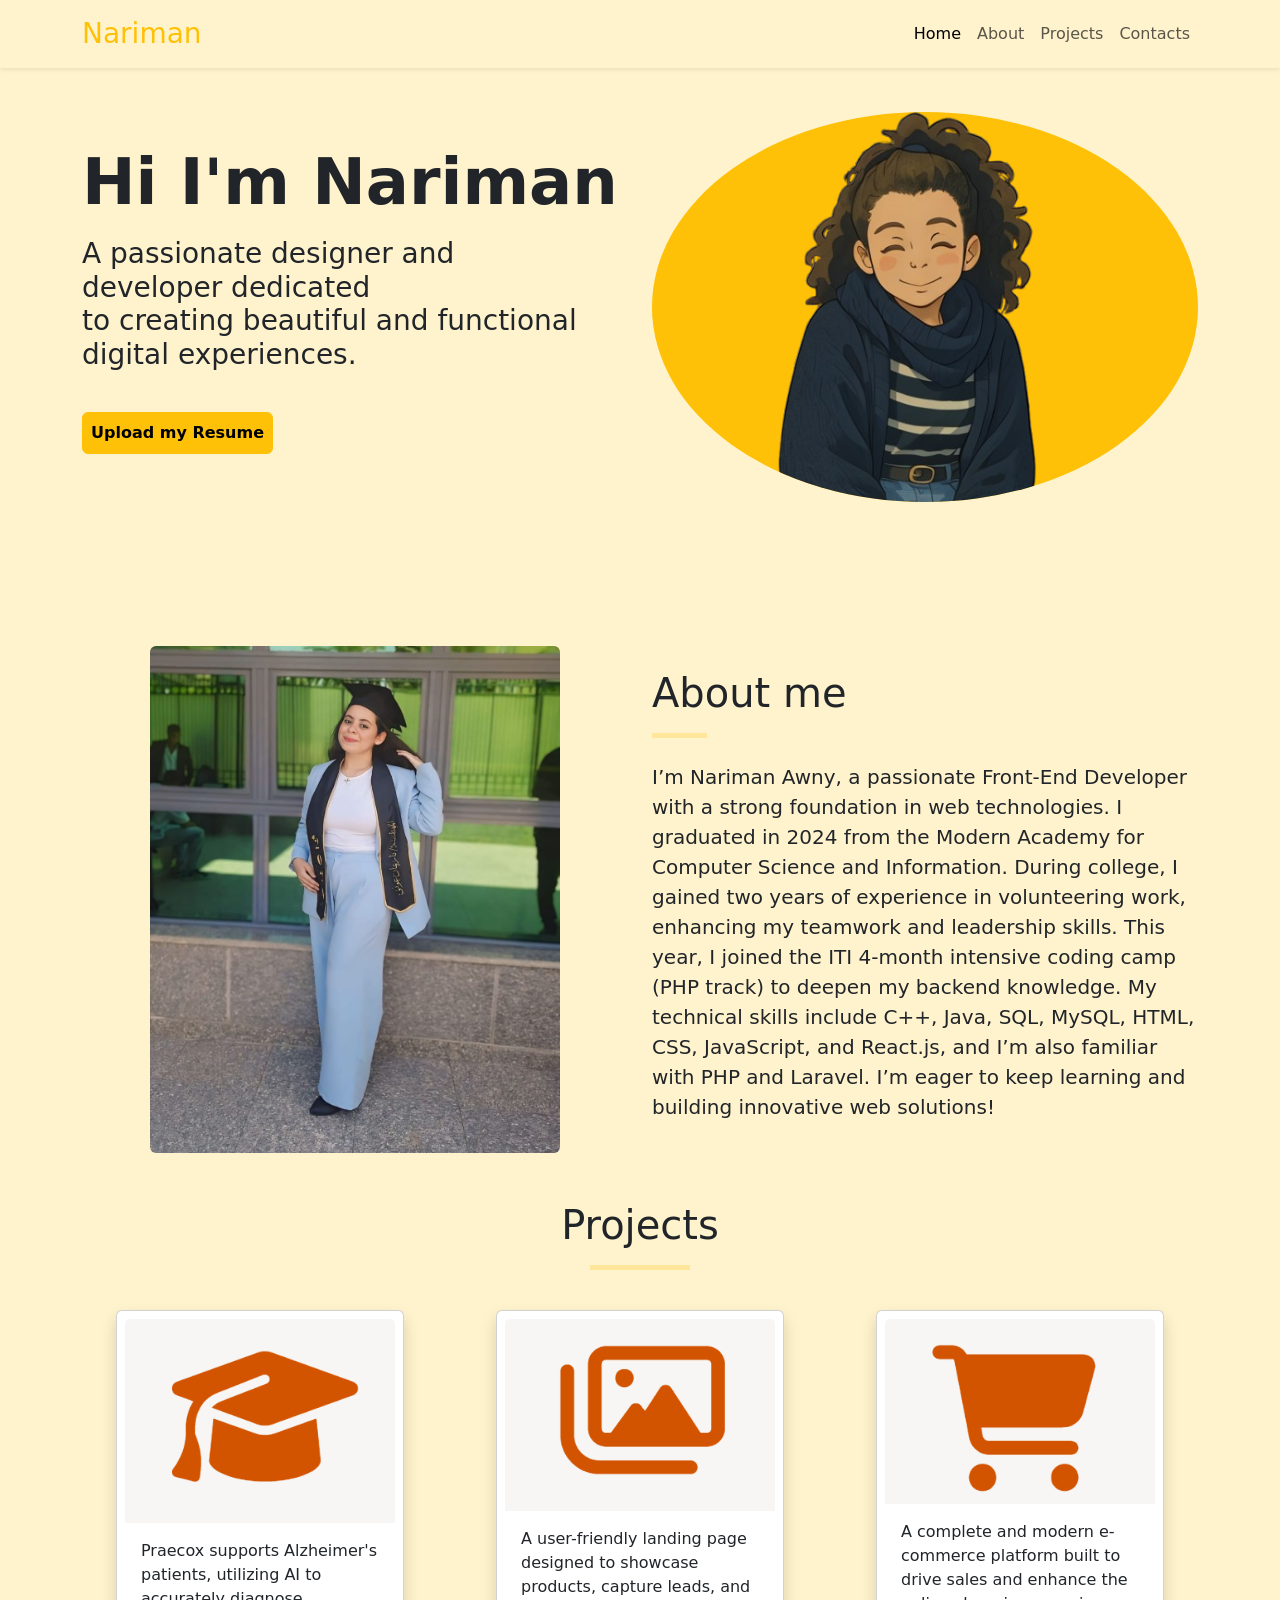
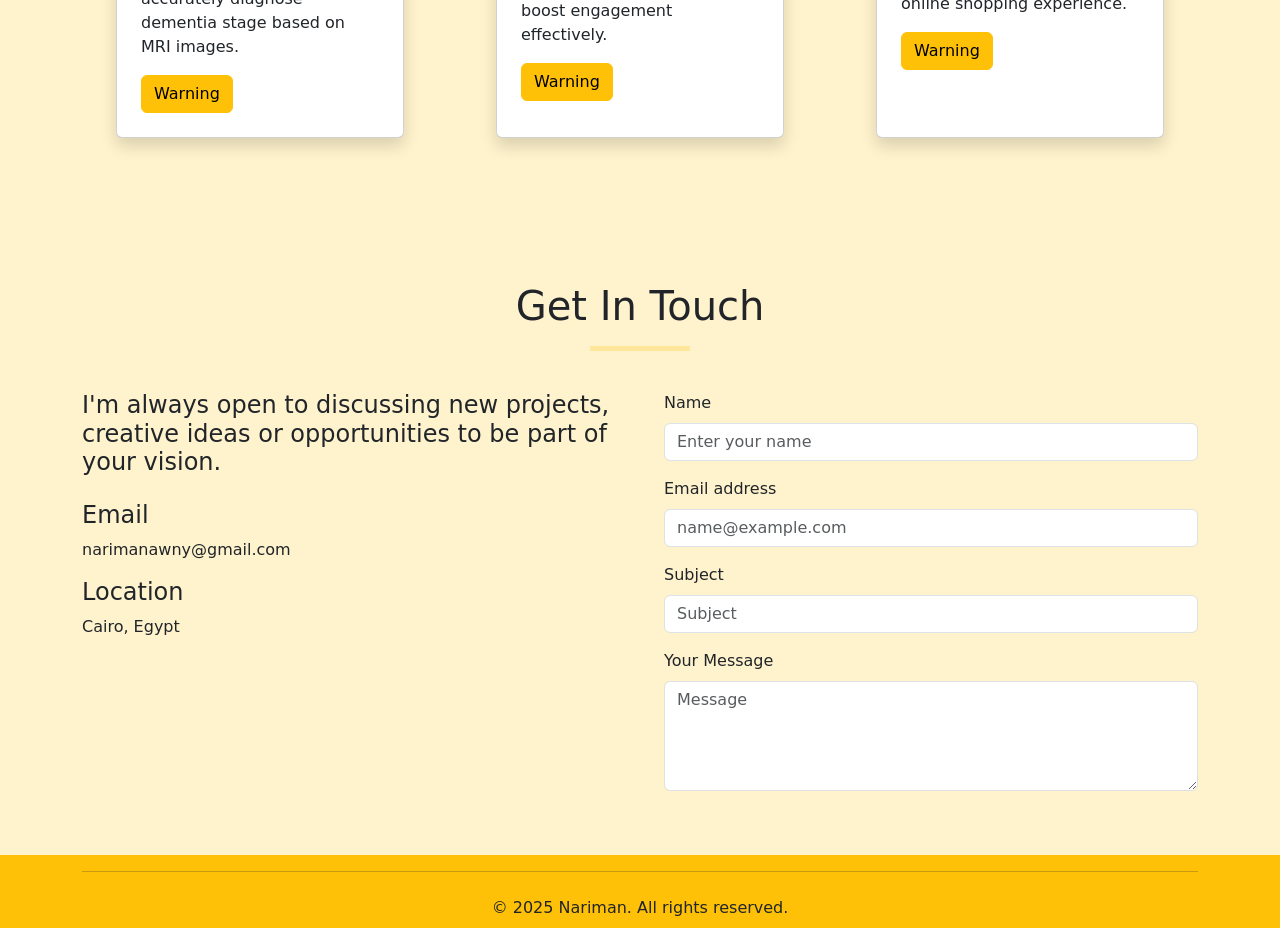
==== index.html @ 0f41f6cb "Add files via upload" ====
<!doctype html>
<html lang="en">
  <head>
    <meta charset="utf-8">
    <meta name="viewport" content="width=device-width, initial-scale=1">
    <title>Bootstrap demo</title>
    <link href="https://cdn.jsdelivr.net/npm/bootstrap@5.3.6/dist/css/bootstrap.min.css" rel="stylesheet" integrity="sha384-4Q6Gf2aSP4eDXB8Miphtr37CMZZQ5oXLH2yaXMJ2w8e2ZtHTl7GptT4jmndRuHDT" crossorigin="anonymous">
    <link rel="stylesheet" href="master.css">
  </head>
  <body class="bg-warning-subtle">
    <!-- Start Nav -->
    <nav class="navbar navbar-expand-lg shadow-sm bg-warning-subtle fixed-top">
        <div class="container-fluid container">
          <a class="navbar-brand fs-3 text-warning" href="#">Nariman</a>
          <button class="navbar-toggler" type="button" data-bs-toggle="collapse" data-bs-target="#navbarNav" aria-controls="navbarNav" aria-expanded="false" aria-label="Toggle navigation">
            <span class="navbar-toggler-icon"></span>
          </button>
          <div class="collapse navbar-collapse " id="navbarNav">
            <ul class="navbar-nav ms-auto">
              <li class="nav-item">
                <a class="nav-link active" aria-current="page" href="index.html">Home</a>
              </li>
              <li class="nav-item">
                <a class="nav-link" href="#about">About</a>
              </li>
              <li class="nav-item">
                <a class="nav-link" href="#projects">Projects</a>
              </li>
              <li class="nav-item">
                <a class="nav-link" href="#contacts" >Contacts</a>
              </li>
            </ul>
          </div>
        </div>
      </nav>
<!-- Start Header -->
    <header class="pb-5 pt-5">
        <div class="container mt-5 ">
        <div class="row align-items-center ">
            <div class="col-lg-6 col-md-6 mb-4 mb-md-0">
                <div class="content">
                    <h1 class="display-3 fw-bold ">Hi I'm Nariman</h1>
                    <p class="h3 mt-3 mb-3 me-5 fw-normal">A passionate designer and developer dedicated
                        <br> to creating beautiful and functional digital experiences.
                    </p>
                    <button type="button" class="btn btn-warning mt-4 p-2 fw-semibold">Upload my Resume</button>
                </div>
            </div>
            <div class="col-lg-6 col-md-6 mt-3">
                <div class="landing-image text-center text-md-end">
                  <img src="img/landing.png" class="img-fluid bg-warning border-5 border-warning rounded-circle" alt="Landing image">
            </div>
        </div>
        </div>
    </header>
<!-- Start About  -->
<section id="about" class="about pt-5 mt-5">
  <div class="container">
    <div class="row align-items-center">
      <div class="col-12 col-md-6 mb-4 mb-md-0">
        <div class="about-img text-center">
          <img class="img-fluid w-75 rounded-2" src="img/about-me.jpg" alt="About image not found">
        </div>
      </div>
      <div class="col-12 col-md-6">
        <div class="about-content">
          <h1>About me</h1>
          <hr class="hr-header">
          <p class="h5 lh-base mt-4 fw-normal">
            I’m Nariman Awny, a passionate Front-End Developer with a strong foundation in web technologies.
            I graduated in 2024 from the Modern Academy for Computer Science and Information. During college, I gained two
            years of experience in volunteering work, enhancing my teamwork and leadership skills. This year, I joined the ITI
            4-month intensive coding camp (PHP track) to deepen my backend knowledge. My technical skills include C++, Java, SQL,
            MySQL, HTML, CSS, JavaScript, and React.js, and I’m also familiar with PHP and Laravel. I’m eager to keep learning and
            building innovative web solutions!
          </p>
        </div>
      </div>
    </div>
  </div>
</section>
 <!-- Start Projects -->
 <section id="projects" class="projects py-5">
  <div class="container">
    <div class="row">
      <div class="col-12 text-center mb-4">
        <h1>Projects</h1>
        <hr class="me-auto ms-auto hr-header mb-3" style="width: 100px;">
      </div>
    </div>
    <div class="row justify-content-center g-4">
      <div class="col-12 col-sm-6 col-lg-4 d-flex justify-content-center">
        <div class="card shadow p-2" style="width: 100%; max-width: 18rem;">
          <img src="img/GR-icon.png" class="card-img-top" alt="...">
          <div class="card-body">
            <p class="card-text">Praecox supports Alzheimer's patients, utilizing AI to accurately diagnose dementia stage based on MRI images.</p>
            <button type="button" class="btn btn-warning">Warning</button>
          </div>
        </div>
      </div>
      <div class="col-12 col-sm-6 col-lg-4 d-flex justify-content-center">
        <div class="card shadow p-2" style="width: 100%; max-width: 18rem;">
          <img src="img/landing-icon.png" class="card-img-top" alt="...">
          <div class="card-body">
            <p class="card-text">A user-friendly landing page designed to showcase products, capture leads, and boost engagement effectively.</p>
            <button type="button" class="btn btn-warning">Warning</button>
          </div>
        </div>
      </div>
      <div class="col-12 col-sm-6 col-lg-4 d-flex justify-content-center">
        <div class="card shadow p-2" style="width: 100%; max-width: 18rem;">
          <img src="img/E-commerce-icon.png" class="card-img-top" alt="...">
          <div class="card-body">
            <p class="card-text">A complete and modern e-commerce platform built to drive sales and enhance the online shopping experience.</p>
            <button type="button" class="btn btn-warning">Warning</button>
          </div>
        </div>
      </div>
    </div>
  </div>
</section>
  <!-- start contacts -->
  <section id="contacts" class="contacts mt-5 pt-5">
    <div class="container">
      <div class="row">
        <div class="col-12 text-center mb-4">
          <h1>Get In Touch</h1>
          <hr class="me-auto ms-auto hr-header mb-3" style="width: 100px;">
        </div>
      </div>
      <div class="row g-5 align-items-start">
        <div class="col-12 col-md-6">
          <p class="mb-4 h4">I'm always open to discussing new projects, creative ideas or opportunities to be part of your vision.</p>
          <h4>Email</h4>
          <p>narimanawny@gmail.com</p>
          <h4>Location</h4>
          <p>Cairo, Egypt</p>
        </div>
        <div class="col-12 col-md-6">
          <form>
            <div class="mb-3">
              <label for="nameInput" class="form-label">Name</label>
              <input type="text" class="form-control focus-ring focus-ring-warning" id="nameInput" placeholder="Enter your name">
            </div>
            <div class="mb-3">
              <label for="emailInput" class="form-label">Email address</label>
              <input type="email" class="form-control focus-ring focus-ring-warning" id="emailInput" placeholder="name@example.com">
            </div>
            <div class="mb-3">
              <label for="subjectInput" class="form-label">Subject</label>
              <input type="text" class="form-control focus-ring focus-ring-warning" id="subjectInput" placeholder="Subject">
            </div>
            <div class="mb-3">
              <label for="messageInput" class="form-label">Your Message</label>
              <textarea class="form-control focus-ring focus-ring-warning" id="messageInput" rows="4" placeholder="Message"></textarea>
            </div>
          </form>
        </div>
      </div>
    </div>
  </section>  
<!-- Start footer -->
 <footer class="bg-warning mt-5 pt-2 pb-2 text-center">
    <div class="container">
        <hr class="mt-2 pt-2">
        <p class="mb-0">&copy; 2025 Nariman. All rights reserved.</p>
        <div class="links ps-2">
            <!-- <a href="">li</a>
            <a href="">fs</a> -->
        </div>
    </div>
 </footer>


    <script src="https://cdn.jsdelivr.net/npm/bootstrap@5.3.6/dist/js/bootstrap.bundle.min.js" integrity="sha384-j1CDi7MgGQ12Z7Qab0qlWQ/Qqz24Gc6BM0thvEMVjHnfYGF0rmFCozFSxQBxwHKO" crossorigin="anonymous"></script>
  </body>
</html>
---- master.css ----
/* .custom-warning-bg{
   background-color: var(--bs-warning-bg-subtle);
} */

.hr-header {
    color: #ffc107 ;
    background-color: #ffc107;
    height: 5px;
    width: 10%;
}
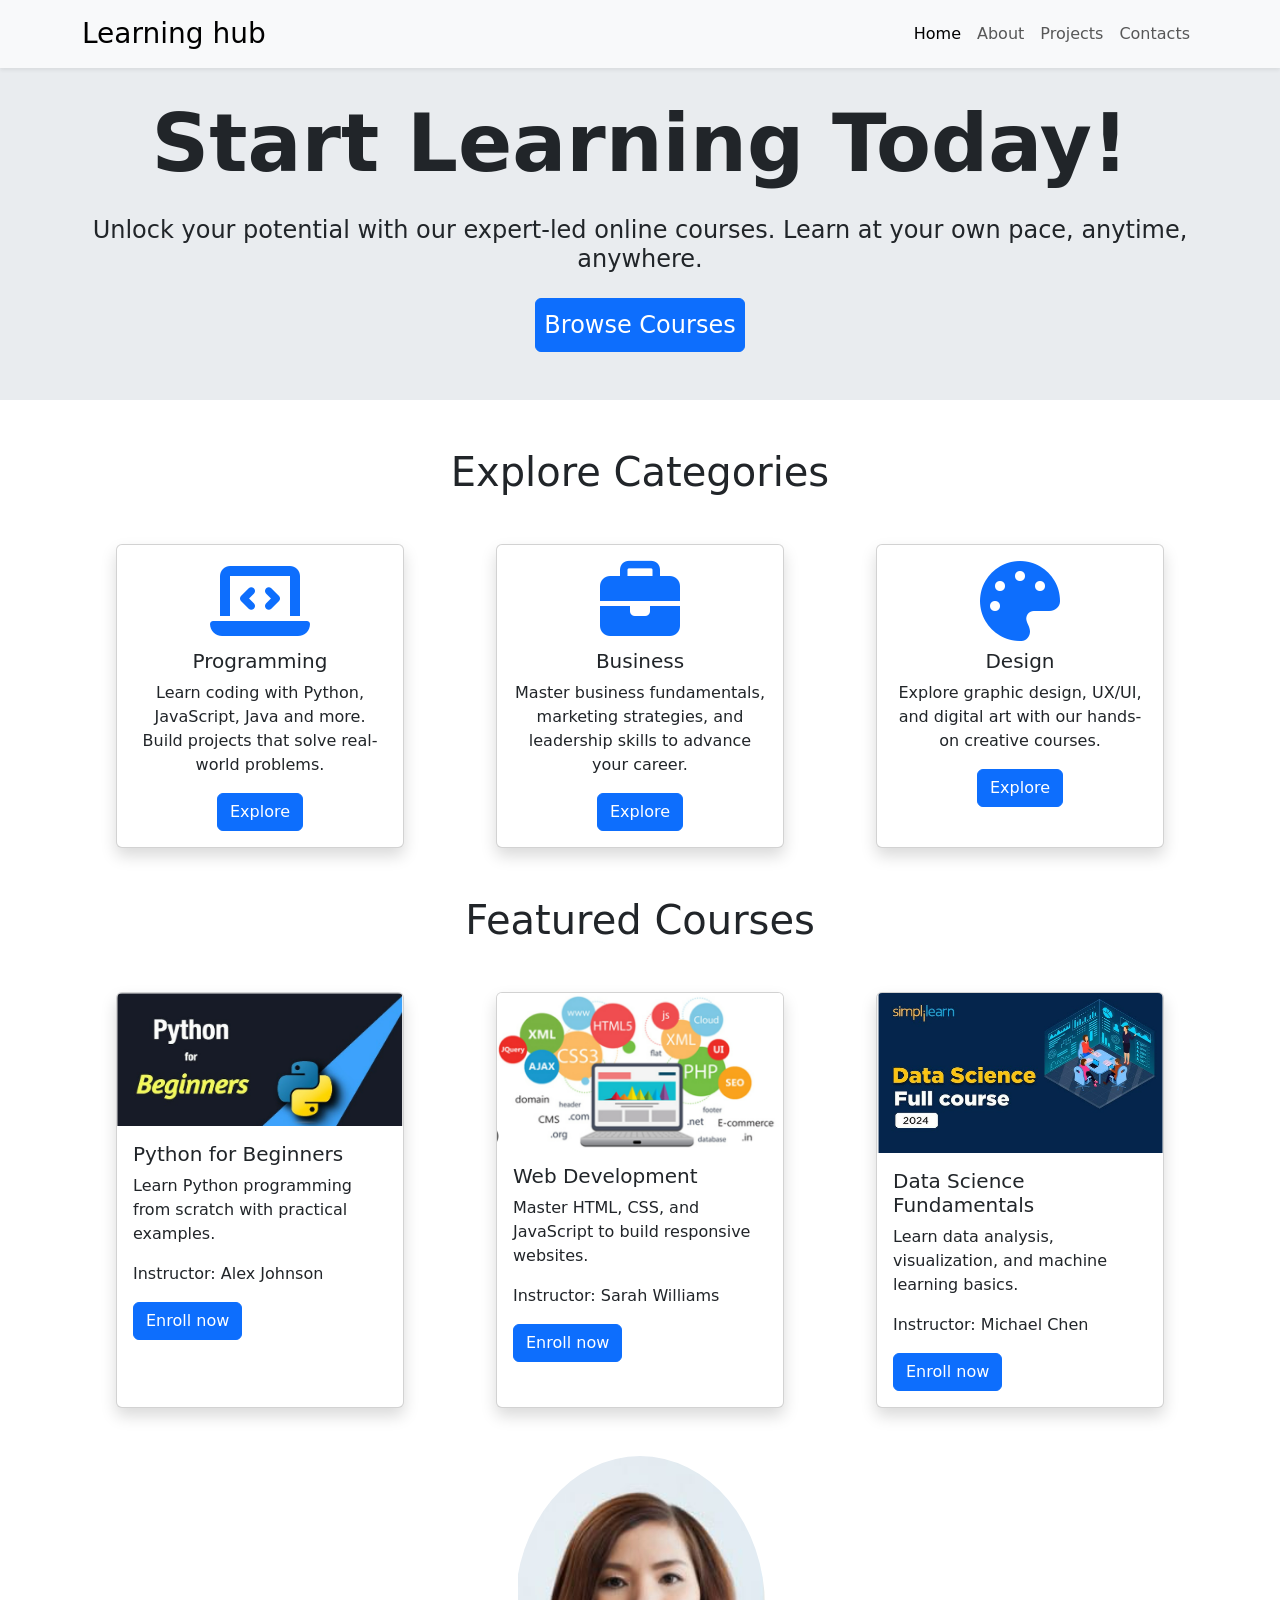
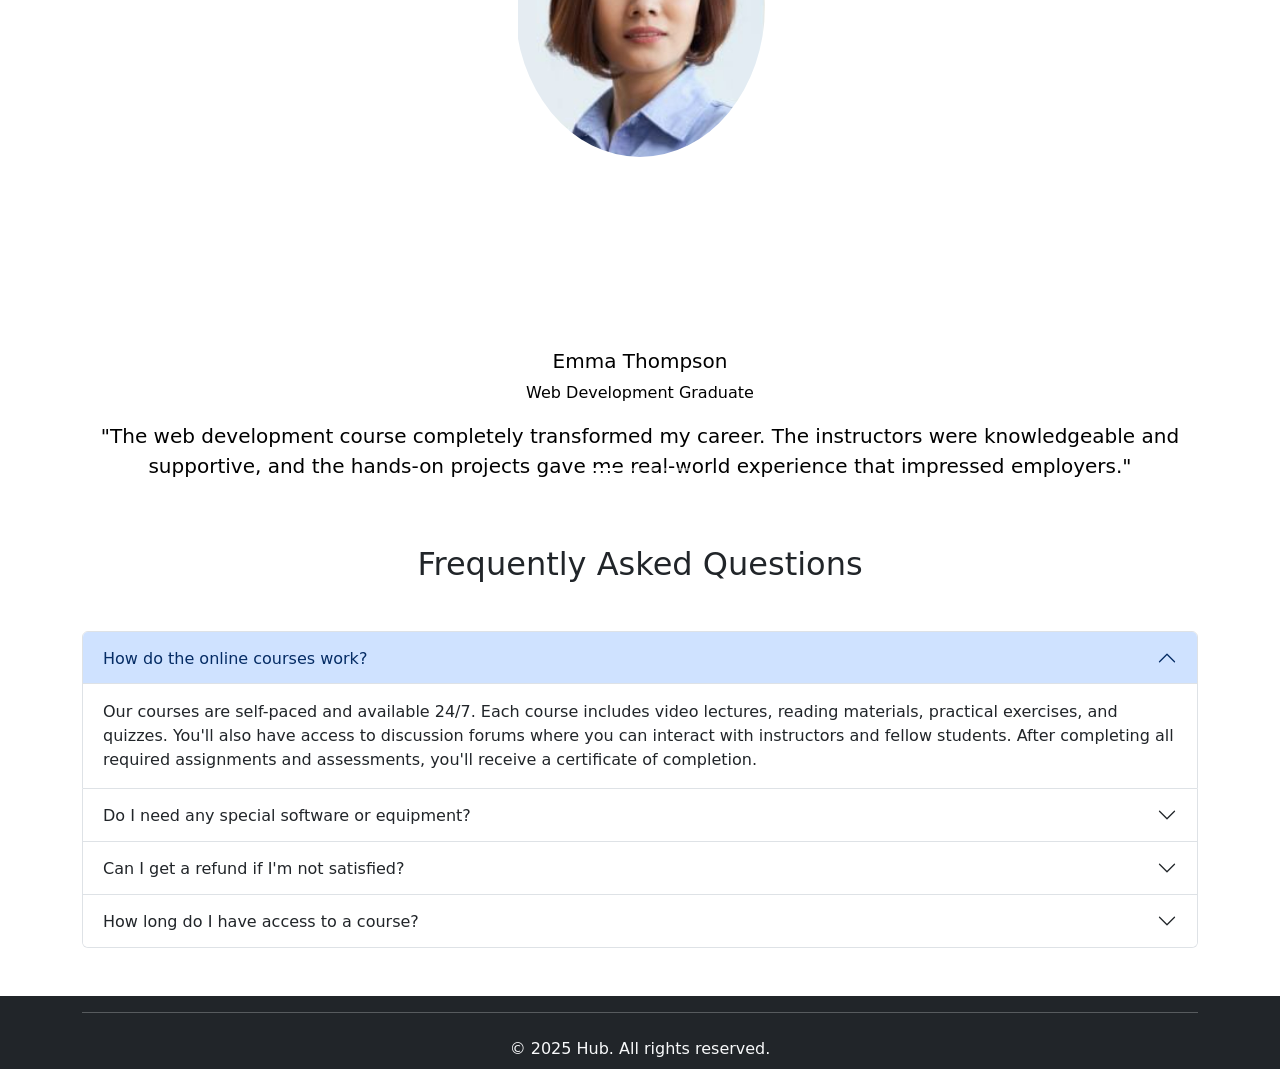
==== commit 22a507ac: "Add files via upload" ====
--- a/index.html
+++ b/index.html
@@ -5,172 +5,254 @@
     <meta name="viewport" content="width=device-width, initial-scale=1">
     <title>Bootstrap demo</title>
     <link href="https://cdn.jsdelivr.net/npm/bootstrap@5.3.6/dist/css/bootstrap.min.css" rel="stylesheet" integrity="sha384-4Q6Gf2aSP4eDXB8Miphtr37CMZZQ5oXLH2yaXMJ2w8e2ZtHTl7GptT4jmndRuHDT" crossorigin="anonymous">
-    <link rel="stylesheet" href="master.css">
+    <link rel="stylesheet" href="https://cdnjs.cloudflare.com/ajax/libs/font-awesome/6.7.2/css/all.min.css" integrity="sha512-Evv84Mr4kqVGRNSgIGL/F/aIDqQb7xQ2vcrdIwxfjThSH8CSR7PBEakCr51Ck+w+/U6swU2Im1vVX0SVk9ABhg==" crossorigin="anonymous" referrerpolicy="no-referrer" />
   </head>
-  <body class="bg-warning-subtle">
+  <body>
     <!-- Start Nav -->
-    <nav class="navbar navbar-expand-lg shadow-sm bg-warning-subtle fixed-top">
+    <nav class="navbar navbar-expand-lg shadow-sm bg-light fixed-top">
         <div class="container-fluid container">
-          <a class="navbar-brand fs-3 text-warning" href="#">Nariman</a>
+          <a class="navbar-brand fs-3" href="#">Learning hub</a>
           <button class="navbar-toggler" type="button" data-bs-toggle="collapse" data-bs-target="#navbarNav" aria-controls="navbarNav" aria-expanded="false" aria-label="Toggle navigation">
             <span class="navbar-toggler-icon"></span>
           </button>
           <div class="collapse navbar-collapse " id="navbarNav">
             <ul class="navbar-nav ms-auto">
               <li class="nav-item">
-                <a class="nav-link active" aria-current="page" href="index.html">Home</a>
-              </li>
-              <li class="nav-item">
-                <a class="nav-link" href="#about">About</a>
-              </li>
-              <li class="nav-item">
-                <a class="nav-link" href="#projects">Projects</a>
-              </li>
-              <li class="nav-item">
-                <a class="nav-link" href="#contacts" >Contacts</a>
+                <a class="nav-link active" aria-current="page" href="#">Home</a>
+              </li>
+              <li class="nav-item">
+                <a class="nav-link" href="#">About</a>
+              </li>
+              <li class="nav-item">
+                <a class="nav-link" href="#">Projects</a>
+              </li>
+              <li class="nav-item">
+                <a class="nav-link" href="#" >Contacts</a>
               </li>
             </ul>
           </div>
         </div>
-      </nav>
-<!-- Start Header -->
-    <header class="pb-5 pt-5">
-        <div class="container mt-5 ">
-        <div class="row align-items-center ">
-            <div class="col-lg-6 col-md-6 mb-4 mb-md-0">
-                <div class="content">
-                    <h1 class="display-3 fw-bold ">Hi I'm Nariman</h1>
-                    <p class="h3 mt-3 mb-3 me-5 fw-normal">A passionate designer and developer dedicated
-                        <br> to creating beautiful and functional digital experiences.
-                    </p>
-                    <button type="button" class="btn btn-warning mt-4 p-2 fw-semibold">Upload my Resume</button>
+    </nav>
+    <!-- Start header -->
+    <header class="mt-5 text-center pb-5 bg-body-secondary">
+       <div class="container">
+        <div class="content">
+            <h1 class="text-center display-1 fw-bolder mt-5 pt-5" > Start Learning Today!</h1>
+            <p class="mt-4 fw-normal h4">Unlock your potential with our expert-led online courses. Learn at your own pace, anytime, anywhere.</p>
+            <button type="button" class="btn btn-primary mt-3 p-2 fs-4">Browse Courses</button>
+       </div>
+       </div>
+    </header>
+    <!-- Start Courses Section -->
+    <section class="courses mt-5 mb-5">
+      <div class="container">
+        <h1 class="mt-3 mb-5 text-center">Explore Categories</h1>
+        <div class="row g-4 justify-content-center">
+          <div class="col-12 col-sm-6 col-lg-4 d-flex justify-content-center">
+            <div class="card text-center shadow" style="width: 18rem;">
+              <div class="card-body">
+                <i class="fa-solid fa-laptop-code display-1 text-primary mb-2"></i>
+                <h5 class="card-title">Programming</h5>
+                <p class="card-text">Learn coding with Python, JavaScript, Java and more. Build projects that solve real-world problems.</p>
+                <a href="#" class="btn btn-primary">Explore</a>
+              </div>
+            </div>
+          </div>
+          <div class="col-12 col-sm-6 col-lg-4 d-flex justify-content-center">
+            <div class="card text-center shadow" style="width: 18rem;">
+              <div class="card-body">
+                <i class="fa-solid fa-briefcase display-1 text-primary mb-2"></i>
+                <h5 class="card-title">Business</h5>
+                <p class="card-text">Master business fundamentals, marketing strategies, and leadership skills to advance your career.</p>
+                <a href="#" class="btn btn-primary">Explore</a>
+              </div>
+            </div>
+          </div>
+          <div class="col-12 col-sm-6 col-lg-4 d-flex justify-content-center">
+            <div class="card text-center shadow" style="width: 18rem;">
+              <div class="card-body">
+                <i class="fa-solid fa-palette display-1 text-primary mb-2"></i>
+                <h5 class="card-title">Design</h5>
+                <p class="card-text">Explore graphic design, UX/UI, and digital art with our hands-on creative courses.</p>
+                <a href="#" class="btn btn-primary">Explore</a>
+              </div>
+            </div>
+          </div>
+        </div>
+      </div>
+    </section>
+     <!-- Start Feature Section -->
+     <section class="feature mt-5 mb-4">
+      <div class="container">
+        <h1 class="mt-3 mb-5 text-center">Featured Courses</h1>
+        <div class="row g-4 justify-content-center">
+          <div class="col-12 col-sm-6 col-lg-4 d-flex justify-content-center">
+            <div class="card shadow" style="width: 18rem;">
+              <img src="img/python.png" class="card-img-top" alt="Python course">
+              <div class="card-body">
+                <h5 class="card-title">Python for Beginners</h5>
+                <p class="card-text">Learn Python programming from scratch with practical examples.</p>
+                <p>Instructor: Alex Johnson</p>
+                <a href="#" class="btn btn-primary">Enroll now</a>
+              </div>
+            </div>
+          </div>
+          <div class="col-12 col-sm-6 col-lg-4 d-flex justify-content-center">
+            <div class="card shadow" style="width: 18rem;">
+              <img src="img/web.png" class="card-img-top" alt="Web Development course">
+              <div class="card-body">
+                <h5 class="card-title">Web Development</h5>
+                <p class="card-text">Master HTML, CSS, and JavaScript to build responsive websites.</p>
+                <p>Instructor: Sarah Williams</p>
+                <a href="#" class="btn btn-primary">Enroll now</a>
+              </div>
+            </div>
+          </div>
+          <div class="col-12 col-sm-6 col-lg-4 d-flex justify-content-center">
+            <div class="card shadow" style="width: 18rem;">
+              <img src="img/data_science.png" class="card-img-top" alt="Data Science course">
+              <div class="card-body">
+                <h5 class="card-title">Data Science Fundamentals</h5>
+                <p class="card-text">Learn data analysis, visualization, and machine learning basics.</p>
+                <p>Instructor: Michael Chen</p>
+                <a href="#" class="btn btn-primary">Enroll now</a>
+              </div>
+            </div>
+          </div>
+        </div>
+      </div>
+    </section>
+      <!-- Start testmonial -->
+      <section class="testmonial mt-5 mb-4">
+        <div class="container">
+          <div class="row">
+            <div id="carouselExampleCaptions" class="carousel slide" data-bs-ride="carousel" data-bs-interval="3000">
+              <div class="carousel-indicators">
+                <button type="button" data-bs-target="#carouselExampleCaptions" data-bs-slide-to="0" class="active" aria-current="true" aria-label="Slide 1"></button>
+                <button type="button" data-bs-target="#carouselExampleCaptions" data-bs-slide-to="1" aria-label="Slide 2"></button>
+                <button type="button" data-bs-target="#carouselExampleCaptions" data-bs-slide-to="2" aria-label="Slide 3"></button>
+              </div>
+              <div class="carousel-inner">
+                <div class="carousel-item active">
+                  <img src="img/1.png" class="d-block rounded-5 rounded-circle me-auto ms-auto" alt="...">
+                  <div class="text-center mt-4 d-none d-md-block pt-5  mt-5 text-black">
+                    <h5 class="mt-5 pt-5">Emma Thompson</h5>
+                    <p class="text-black">Web Development Graduate</p>
+                    <p class="lead text-black">"The web development course completely transformed my career. The instructors were knowledgeable and supportive, and the hands-on projects gave me real-world experience that impressed employers."</p>
+                  </div>
                 </div>
-            </div>
-            <div class="col-lg-6 col-md-6 mt-3">
-                <div class="landing-image text-center text-md-end">
-                  <img src="img/landing.png" class="img-fluid bg-warning border-5 border-warning rounded-circle" alt="Landing image">
-            </div>
-        </div>
-        </div>
-    </header>
-<!-- Start About  -->
-<section id="about" class="about pt-5 mt-5">
-  <div class="container">
-    <div class="row align-items-center">
-      <div class="col-12 col-md-6 mb-4 mb-md-0">
-        <div class="about-img text-center">
-          <img class="img-fluid w-75 rounded-2" src="img/about-me.jpg" alt="About image not found">
-        </div>
-      </div>
-      <div class="col-12 col-md-6">
-        <div class="about-content">
-          <h1>About me</h1>
-          <hr class="hr-header">
-          <p class="h5 lh-base mt-4 fw-normal">
-            I’m Nariman Awny, a passionate Front-End Developer with a strong foundation in web technologies.
-            I graduated in 2024 from the Modern Academy for Computer Science and Information. During college, I gained two
-            years of experience in volunteering work, enhancing my teamwork and leadership skills. This year, I joined the ITI
-            4-month intensive coding camp (PHP track) to deepen my backend knowledge. My technical skills include C++, Java, SQL,
-            MySQL, HTML, CSS, JavaScript, and React.js, and I’m also familiar with PHP and Laravel. I’m eager to keep learning and
-            building innovative web solutions!
-          </p>
+                <div class="carousel-item">
+                  <img src="img/2.png" class="d-block rounded-5 rounded-circle me-auto ms-auto" alt="...">
+                  <div class="text-center mt-4 d-none d-md-block pt-5 mt-5 text-black">
+                    <h5>James Wilson</h5>
+                    <p class="text-black mb-5">Data Science Student</p>
+                    <p class="lead text-black mb-5">"I've tried other platforms, but Learning Hub offers the most comprehensive curriculum. The community support and feedback from instructors has been invaluable in my learning journey."</p>
+                  </div>
+                </div>
+                <div class="carousel-item">
+                  <img src="img/3.png" class="d-block rounded-5 rounded-circle me-auto ms-auto" alt="...">
+                  <div class="text-center mt-4 d-none d-md-block text-black">
+                    <h5>Sophia Rodriguez</h5>
+                    <p class="text-black mb-5">UX Design Graduate</p>
+                    <p class="lead text-black mb-5">"The design courses here are exceptional. I went from knowing nothing about UX to landing my dream job in just 6 months. The portfolio projects were exactly what employers wanted to see."</p>
+                  </div>
+                </div>
+              </div>
+              <button class="carousel-control-prev" type="button" data-bs-target="#carouselExampleCaptions" data-bs-slide="prev">
+                <span class="carousel-control-prev-icon" aria-hidden="true"></span>
+                <span class="visually-hidden">Previous</span>
+              </button>
+              <button class="carousel-control-next" type="button" data-bs-target="#carouselExampleCaptions" data-bs-slide="next">
+                <span class="carousel-control-next-icon" aria-hidden="true"></span>
+                <span class="visually-hidden">Next</span>
+              </button>
+            </div>            
+            </div>
+          </div>
+        </div>
+      </section>
+      <!-- Start FAQ Section -->
+      <section class="faq-section mt-5">
+    <div class="container">
+      <h2 class="text-center mb-5">Frequently Asked Questions</h2>
+      <div class="accordion" id="faqAccordion">
+        <div class="accordion-item">
+          <h3 class="accordion-header" id="headingOne">
+            <button class="accordion-button" type="button" data-bs-toggle="collapse" data-bs-target="#collapseOne"
+              aria-expanded="true" aria-controls="collapseOne">
+              How do the online courses work?
+            </button>
+          </h3>
+          <div id="collapseOne" class="accordion-collapse collapse show" aria-labelledby="headingOne"
+            data-bs-parent="#faqAccordion">
+            <div class="accordion-body">
+              Our courses are self-paced and available 24/7. Each course includes video lectures, reading materials,
+              practical exercises, and quizzes. You'll also have access to discussion forums where you can interact with
+              instructors and fellow students. After completing all required assignments and assessments, you'll receive a
+              certificate of completion.
+            </div>
+          </div>
+        </div>
+        <div class="accordion-item">
+          <h3 class="accordion-header" id="headingTwo">
+            <button class="accordion-button collapsed" type="button" data-bs-toggle="collapse"
+              data-bs-target="#collapseTwo" aria-expanded="false" aria-controls="collapseTwo">
+              Do I need any special software or equipment?
+            </button>
+          </h3>
+          <div id="collapseTwo" class="accordion-collapse collapse" aria-labelledby="headingTwo"
+            data-bs-parent="#faqAccordion">
+            <div class="accordion-body">
+              Most courses only require a computer with internet access. Specific software requirements vary by course and
+              are clearly listed in each course description. Many courses use free or open-source software, and we provide
+              setup instructions for all required tools.
+            </div>
+          </div>
+        </div>
+        <div class="accordion-item">
+          <h3 class="accordion-header" id="headingThree">
+            <button class="accordion-button collapsed" type="button" data-bs-toggle="collapse"
+              data-bs-target="#collapseThree" aria-expanded="false" aria-controls="collapseThree">
+              Can I get a refund if I'm not satisfied?
+            </button>
+          </h3>
+          <div id="collapseThree" class="accordion-collapse collapse" aria-labelledby="headingThree"
+            data-bs-parent="#faqAccordion">
+            <div class="accordion-body">
+              Yes, we offer a 30-day money-back guarantee for all our courses. If you're not completely satisfied with
+              your purchase, you can request a full refund within 30 days of enrollment with no questions asked.
+            </div>
+          </div>
+        </div>
+        <div class="accordion-item">
+          <h3 class="accordion-header" id="headingFour">
+            <button class="accordion-button collapsed" type="button" data-bs-toggle="collapse"
+              data-bs-target="#collapseFour" aria-expanded="false" aria-controls="collapseFour">
+              How long do I have access to a course?
+            </button>
+          </h3>
+          <div id="collapseFour" class="accordion-collapse collapse" aria-labelledby="headingFour"
+            data-bs-parent="#faqAccordion">
+            <div class="accordion-body">
+              Once enrolled, you have lifetime access to the course materials. You can revisit lessons, download
+              resources, and participate in discussions for as long as the course exists on our platform.
+            </div>
+          </div>
         </div>
       </div>
     </div>
-  </div>
-</section>
- <!-- Start Projects -->
- <section id="projects" class="projects py-5">
-  <div class="container">
-    <div class="row">
-      <div class="col-12 text-center mb-4">
-        <h1>Projects</h1>
-        <hr class="me-auto ms-auto hr-header mb-3" style="width: 100px;">
-      </div>
-    </div>
-    <div class="row justify-content-center g-4">
-      <div class="col-12 col-sm-6 col-lg-4 d-flex justify-content-center">
-        <div class="card shadow p-2" style="width: 100%; max-width: 18rem;">
-          <img src="img/GR-icon.png" class="card-img-top" alt="...">
-          <div class="card-body">
-            <p class="card-text">Praecox supports Alzheimer's patients, utilizing AI to accurately diagnose dementia stage based on MRI images.</p>
-            <button type="button" class="btn btn-warning">Warning</button>
-          </div>
-        </div>
-      </div>
-      <div class="col-12 col-sm-6 col-lg-4 d-flex justify-content-center">
-        <div class="card shadow p-2" style="width: 100%; max-width: 18rem;">
-          <img src="img/landing-icon.png" class="card-img-top" alt="...">
-          <div class="card-body">
-            <p class="card-text">A user-friendly landing page designed to showcase products, capture leads, and boost engagement effectively.</p>
-            <button type="button" class="btn btn-warning">Warning</button>
-          </div>
-        </div>
-      </div>
-      <div class="col-12 col-sm-6 col-lg-4 d-flex justify-content-center">
-        <div class="card shadow p-2" style="width: 100%; max-width: 18rem;">
-          <img src="img/E-commerce-icon.png" class="card-img-top" alt="...">
-          <div class="card-body">
-            <p class="card-text">A complete and modern e-commerce platform built to drive sales and enhance the online shopping experience.</p>
-            <button type="button" class="btn btn-warning">Warning</button>
-          </div>
-        </div>
-      </div>
-    </div>
-  </div>
-</section>
-  <!-- start contacts -->
-  <section id="contacts" class="contacts mt-5 pt-5">
-    <div class="container">
-      <div class="row">
-        <div class="col-12 text-center mb-4">
-          <h1>Get In Touch</h1>
-          <hr class="me-auto ms-auto hr-header mb-3" style="width: 100px;">
-        </div>
-      </div>
-      <div class="row g-5 align-items-start">
-        <div class="col-12 col-md-6">
-          <p class="mb-4 h4">I'm always open to discussing new projects, creative ideas or opportunities to be part of your vision.</p>
-          <h4>Email</h4>
-          <p>narimanawny@gmail.com</p>
-          <h4>Location</h4>
-          <p>Cairo, Egypt</p>
-        </div>
-        <div class="col-12 col-md-6">
-          <form>
-            <div class="mb-3">
-              <label for="nameInput" class="form-label">Name</label>
-              <input type="text" class="form-control focus-ring focus-ring-warning" id="nameInput" placeholder="Enter your name">
-            </div>
-            <div class="mb-3">
-              <label for="emailInput" class="form-label">Email address</label>
-              <input type="email" class="form-control focus-ring focus-ring-warning" id="emailInput" placeholder="name@example.com">
-            </div>
-            <div class="mb-3">
-              <label for="subjectInput" class="form-label">Subject</label>
-              <input type="text" class="form-control focus-ring focus-ring-warning" id="subjectInput" placeholder="Subject">
-            </div>
-            <div class="mb-3">
-              <label for="messageInput" class="form-label">Your Message</label>
-              <textarea class="form-control focus-ring focus-ring-warning" id="messageInput" rows="4" placeholder="Message"></textarea>
-            </div>
-          </form>
-        </div>
-      </div>
-    </div>
-  </section>  
-<!-- Start footer -->
- <footer class="bg-warning mt-5 pt-2 pb-2 text-center">
-    <div class="container">
-        <hr class="mt-2 pt-2">
-        <p class="mb-0">&copy; 2025 Nariman. All rights reserved.</p>
-        <div class="links ps-2">
-            <!-- <a href="">li</a>
-            <a href="">fs</a> -->
-        </div>
-    </div>
- </footer>
-
+      </section>
+      <!-- Start Footer -->
+      <footer class="bg-dark text-light mt-5 pt-2 pb-2 text-center">
+        <div class="container">
+            <hr class="mt-2 pt-2">
+            <p class="mb-0">&copy; 2025 Hub. All rights reserved.</p>
+            <div class="links ps-2">
+                <!-- <a href="">li</a>
+                <a href="">fs</a> -->
+            </div>
+        </div>
+     </footer>
 
     <script src="https://cdn.jsdelivr.net/npm/bootstrap@5.3.6/dist/js/bootstrap.bundle.min.js" integrity="sha384-j1CDi7MgGQ12Z7Qab0qlWQ/Qqz24Gc6BM0thvEMVjHnfYGF0rmFCozFSxQBxwHKO" crossorigin="anonymous"></script>
   </body>
